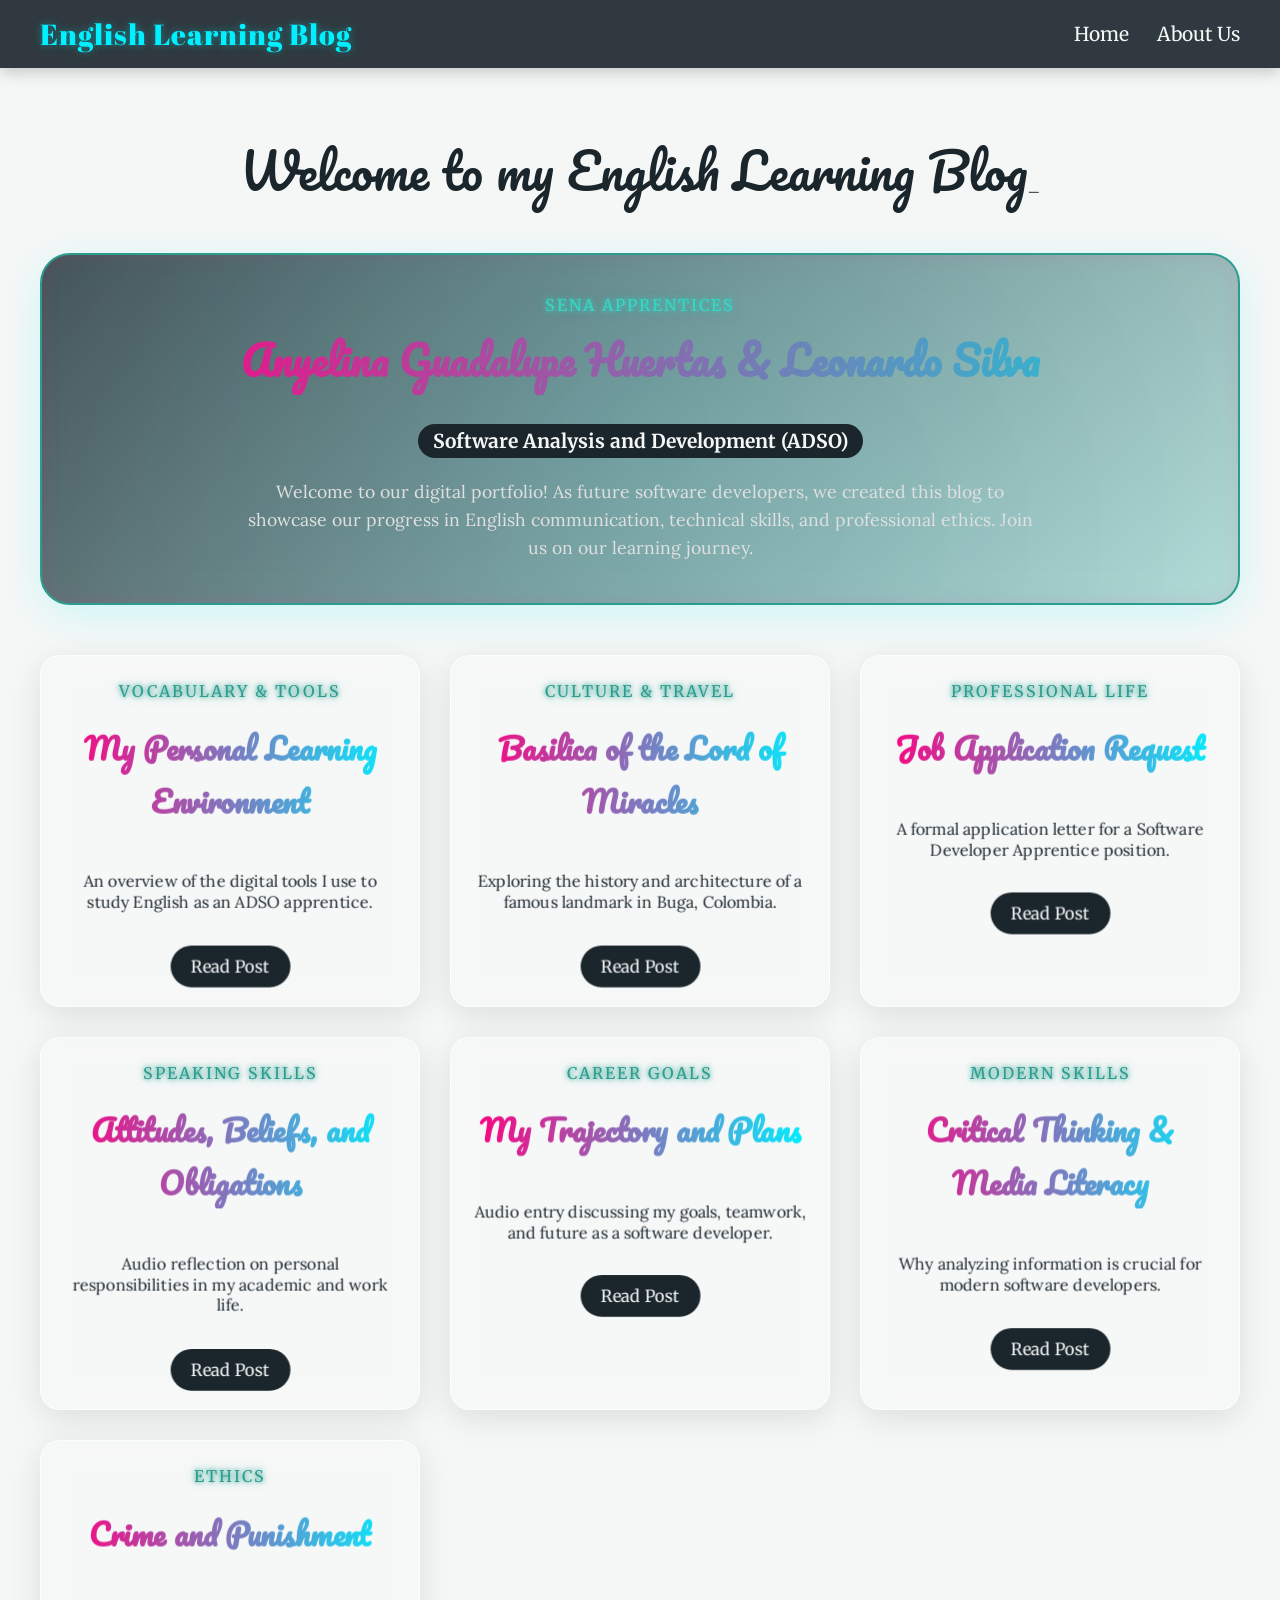
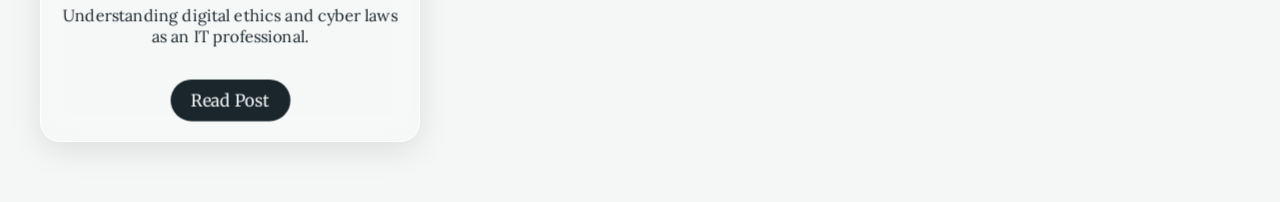
==== index.html @ f5a6544d "Subida inicial del blog" ====
<!DOCTYPE html>
<html lang="en">
<head>
    <meta charset="UTF-8">
    <meta name="viewport" content="width=device-width, initial-scale=1.0">
    <title>My English Blog - SENA</title>
    <link rel="stylesheet" href="styles.css">
</head>
<body>

<nav>
    <div class="nav-brand">English Learning Blog</div>
    <div class="nav-links">
        <a href="index.html">Home</a>
        <a href="#">About Us</a>
    </div>
</nav>

<div class="container">
    <div class="typewriter-container">
        <span id="typewriter"></span><span class="cursor">_</span>
    </div>

    <!-- NUEVO: Banner de Autores Destacado -->
    <div class="author-banner hidden-scroll">
        <div class="banner-content">
            <span class="neon-glow-banner">SENA Apprentices</span>
            <h1 class="gradient-text-banner">Anyelina Guadalupe Huertas & Leonardo Silva</h1>
            <p class="role-text">Software Analysis and Development (ADSO)</p>
            <p class="bio-text">Welcome to our digital portfolio! As future software developers, we created this blog to showcase our progress in English communication, technical skills, and professional ethics. Join us on our learning journey.</p>
        </div>
    </div>
    <!-- FIN: Banner de Autores -->
    
    <div class="blog-grid">
        <!-- Post 1 -->
        <div class="card hidden-scroll">
            <span class="neon-glow">Vocabulary & Tools</span>
            <h2 class="gradient-text">My Personal Learning Environment</h2>
            <div class="reading-line"></div>
            <p>An overview of the digital tools I use to study English as an ADSO apprentice.</p>
            <a href="posts/post1.html">Read Post</a>
        </div>

        <!-- Post 2 -->
        <div class="card hidden-scroll">
            <span class="neon-glow">Culture & Travel</span>
            <h2 class="gradient-text">Basilica of the Lord of Miracles</h2>
            <div class="reading-line"></div>
            <p>Exploring the history and architecture of a famous landmark in Buga, Colombia.</p>
            <a href="posts/post2.html">Read Post</a>
        </div>

        <!-- Post 3 -->
        <div class="card hidden-scroll">
            <span class="neon-glow">Professional Life</span>
            <h2 class="gradient-text">Job Application Request</h2>
            <div class="reading-line"></div>
            <p>A formal application letter for a Software Developer Apprentice position.</p>
            <a href="posts/post3.html">Read Post</a>
        </div>

        <!-- Post 4 -->
        <div class="card hidden-scroll">
            <span class="neon-glow">Speaking Skills</span>
            <h2 class="gradient-text">Attitudes, Beliefs, and Obligations</h2>
            <div class="reading-line"></div>
            <p>Audio reflection on personal responsibilities in my academic and work life.</p>
            <a href="posts/post4.html">Read Post</a>
        </div>

        <!-- Post 5 -->
        <div class="card hidden-scroll">
            <span class="neon-glow">Career Goals</span>
            <h2 class="gradient-text">My Trajectory and Plans</h2>
            <div class="reading-line"></div>
            <p>Audio entry discussing my goals, teamwork, and future as a software developer.</p>
            <a href="posts/post5.html">Read Post</a>
        </div>

        <!-- Post 6 -->
        <div class="card hidden-scroll">
            <span class="neon-glow">Modern Skills</span>
            <h2 class="gradient-text">Critical Thinking & Media Literacy</h2>
            <div class="reading-line"></div>
            <p>Why analyzing information is crucial for modern software developers.</p>
            <a href="posts/post6.html">Read Post</a>
        </div>

        <!-- Post 7 -->
        <div class="card hidden-scroll">
            <span class="neon-glow">Ethics</span>
            <h2 class="gradient-text">Crime and Punishment</h2>
            <div class="reading-line"></div>
            <p>Understanding digital ethics and cyber laws as an IT professional.</p>
            <a href="posts/post7.html">Read Post</a>
        </div>
    </div>
</div>

<script src="script.js"></script>
</body>
</html>
---- styles.css ----
/* Importar Fuentes #11c3cf*/
@import url('https://fonts.googleapis.com/css2?family=Abril+Fatface&family=Lora:ital,wght@0,400;0,700;1,400&family=Merriweather:wght@400;700&family=Pacifico&display=swap');

:root {
    --bg-color: #F4F7F6;
    --text-color: #1A252C;
    --accent-color: #2A9D8F;
    --accent-color-banner: #35d8c5;
    --gradient-1: #ff007f;
    --gradient-2: #00f0ff;
    --gradient-3: #18cdda;
}

body {
    background-color: var(--bg-color);
    color: var(--text-color);
    font-family: 'Lora', serif;
    margin: 0;
    padding: 0;
    overflow-x: hidden;
}

/* Tipografía general */
h1, h2, h3 { font-family: 'Pacifico', cursive; }
a, button { font-family: 'Merriweather', serif; }
nav { font-family: 'Abril Fatface', display; }

/* Barra de navegación */
/*
nav {
    background: rgba(26, 37, 44, 0.9);
    padding: 20px;
    text-align: center;
}
nav a {
    color: var(--bg-color);
    text-decoration: none;
    font-size: 1.5rem;
    margin: 0 15px;
    transition: color 0.3s;
}
nav a:hover { color: var(--accent-color); }*/

/* Barra de navegación actualizada */
nav {
    background: rgba(26, 37, 44, 0.9);
    padding: 15px 40px;
    display: flex;
    justify-content: space-between;
    align-items: center;
    box-shadow: 0 4px 15px rgba(0, 0, 0, 0.2);
}

.nav-brand {
    font-family: 'Abril Fatface', display;
    color: var(--gradient-2);
    font-size: 1.8rem;
    text-shadow: 0 0 8px rgba(0, 240, 255, 0.4);
    letter-spacing: 1px;
}

.nav-links a {
    color: var(--bg-color);
    text-decoration: none;
    font-size: 1.2rem;
    margin-left: 25px;
    transition: color 0.3s;
    font-family: 'Merriweather', serif;
}

.nav-links a:hover { 
    color: var(--accent-color); 
}

/* Estilos para el botón de Back to Home al final del post */
.back-home-container {
    text-align: center;
    margin-top: 50px;
    margin-bottom: 20px;
    padding-top: 30px;
    border-top: 1px solid rgba(42, 157, 143, 0.3);
}

.back-home-btn {
    display: inline-block;
    padding: 12px 35px;
    background: linear-gradient(90deg, var(--accent-color), var(--gradient-2));
    color: var(--text-color);
    text-decoration: none;
    font-family: 'Merriweather', serif;
    font-weight: bold;
    font-size: 1.1rem;
    border-radius: 30px;
    transition: transform 0.3s, box-shadow 0.3s;
    box-shadow: 0 5px 15px rgba(0, 240, 255, 0.2);
}

.back-home-btn:hover {
    transform: translateY(-3px);
    box-shadow: 0 8px 25px rgba(0, 240, 255, 0.5);
    color: var(--text-color);
}

/* Contenedor principal */
.container {
    max-width: 1200px;
    margin: 40px auto;
    padding: 20px;
}

/* Textos especiales */
.gradient-text {
    background: linear-gradient(90deg, var(--gradient-1), var(--gradient-2));
    -webkit-background-clip: text;
    color: transparent;
}
.neon-glow {
    color: var(--accent-color);
    text-shadow: 0 0 5px var(--accent-color), 0 0 10px rgba(42, 157, 143, 0.5);
    font-family: 'Merriweather', serif;
    font-size: 1rem;
    text-transform: uppercase;
    letter-spacing: 2px;
}

/* Efecto Máquina de Escribir */
.typewriter-container {
    text-align: center;
    min-height: 80px;
    margin-bottom: 40px;
}
#typewriter {
    font-family: 'Pacifico', cursive;
    font-size: 3rem;
    color: var(--text-color);
}
.cursor { animation: blink 0.7s infinite; }
@keyframes blink { 50% { opacity: 0; } }

/* Cuadrícula de Tarjetas */
.blog-grid {
    display: grid;
    grid-template-columns: repeat(auto-fit, minmax(300px, 1fr));
    gap: 30px;
}

/* Glassmorphism y Tilt Effect */
.card {
    background: rgba(255, 255, 255, 0.2);
    backdrop-filter: blur(15px);
    -webkit-backdrop-filter: blur(15px);
    border: 1px solid rgba(255, 255, 255, 0.6);
    border-radius: 20px;
    padding: 25px;
    text-align: center;
    position: relative;
    box-shadow: 0 8px 32px 0 rgba(0, 0, 0, 0.1);
    transition: box-shadow 0.3s, border-color 0.3s;
    transform-style: preserve-3d;
    perspective: 1000px;
}

.card:hover {
    box-shadow: 0 0 20px var(--gradient-2), inset 0 0 10px var(--gradient-1);
    border-color: var(--gradient-2);
}

.card h2 {
    font-size: 1.8rem;
    transform: translateZ(30px); /* 3D effect */
}
.card p {
    transform: translateZ(20px);
}

.card a {
    display: inline-block;
    margin-top: 15px;
    padding: 10px 20px;
    background: var(--text-color);
    color: var(--bg-color);
    border-radius: 25px;
    text-decoration: none;
    transform: translateZ(40px);
    transition: background 0.3s;
}
.card a:hover {
    background: var(--accent-color);
}

/* Animación Scroll (Fade-in up) */
.hidden-scroll {
    opacity: 0;
    transform: translateY(50px);
    transition: opacity 0.8s ease-out, transform 0.8s ease-out;
}
.show-scroll {
    opacity: 1;
    transform: translateY(0);
}

/* Línea de lectura animada */
.reading-line {
    height: 4px;
    background: linear-gradient(90deg, var(--gradient-1), var(--gradient-2));
    width: 0;
    transition: width 1s ease-in-out;
    margin-top: 10px;
    border-radius: 2px;
}
.card:hover .reading-line { width: 100%; }
.post-reading-line { width: 0; animation: fillLine 1.5s forwards; margin-bottom: 30px; }
@keyframes fillLine { to { width: 100%; } }


/* Estilos del banner de autores */
/* Estilos para el Banner de Autores */
.author-banner {
    background: linear-gradient(135deg, rgba(26, 37, 44, 0.8), rgba(42, 157, 143, 0.3));
    backdrop-filter: blur(20px);
    -webkit-backdrop-filter: blur(20px);
    border: 2px solid var(--accent-color);
    border-radius: 30px;
    padding: 40px;
    margin-bottom: 50px;
    text-align: center;
    box-shadow: 0 10px 40px rgba(0, 240, 255, 0.15), inset 0 0 20px rgba(255, 0, 127, 0.1);
    position: relative;
    overflow: hidden;
}

.author-banner::before {
    content: '';
    position: absolute;
    top: -50%;
    left: -50%;
    width: 200%;
    height: 200%;
    background: radial-gradient(circle, rgba(0, 240, 255, 0.1) 0%, transparent 70%);
    animation: rotateGlow 15s linear infinite;
    z-index: 0;
    pointer-events: none;
}

@keyframes rotateGlow {
    0% { transform: rotate(0deg); }
    100% { transform: rotate(360deg); }
}

.banner-content {
    position: relative;
    z-index: 1;
}

.author-banner h1 {
    font-size: 2.5rem;
    margin: 10px 0;
}

.role-text {
    font-family: 'Merriweather', serif;
    font-size: 1.2rem;
    color: var(--bg-color);
    background: var(--text-color);
    display: inline-block;
    padding: 5px 15px;
    border-radius: 20px;
    margin-bottom: 20px;
    font-weight: bold;
}

.bio-text {
    font-size: 1.1rem;
    max-width: 800px;
    margin: 0 auto;
    line-height: 1.6;
    color: #e0e0e0;
}

.neon-glow-banner {
    color: var(--accent-color-banner);
    text-shadow: 0 0 5px var(--accent-color-banner), 0 0 10px rgba(42, 157, 143, 0.5);
    font-family: 'Merriweather', serif;
    font-size: 1rem;
    text-transform: uppercase;
    letter-spacing: 2px;
}

.gradient-text-banner {
    background: linear-gradient(90deg, var(--gradient-1), var(--gradient-3));
    -webkit-background-clip: text;
    color: transparent;
}
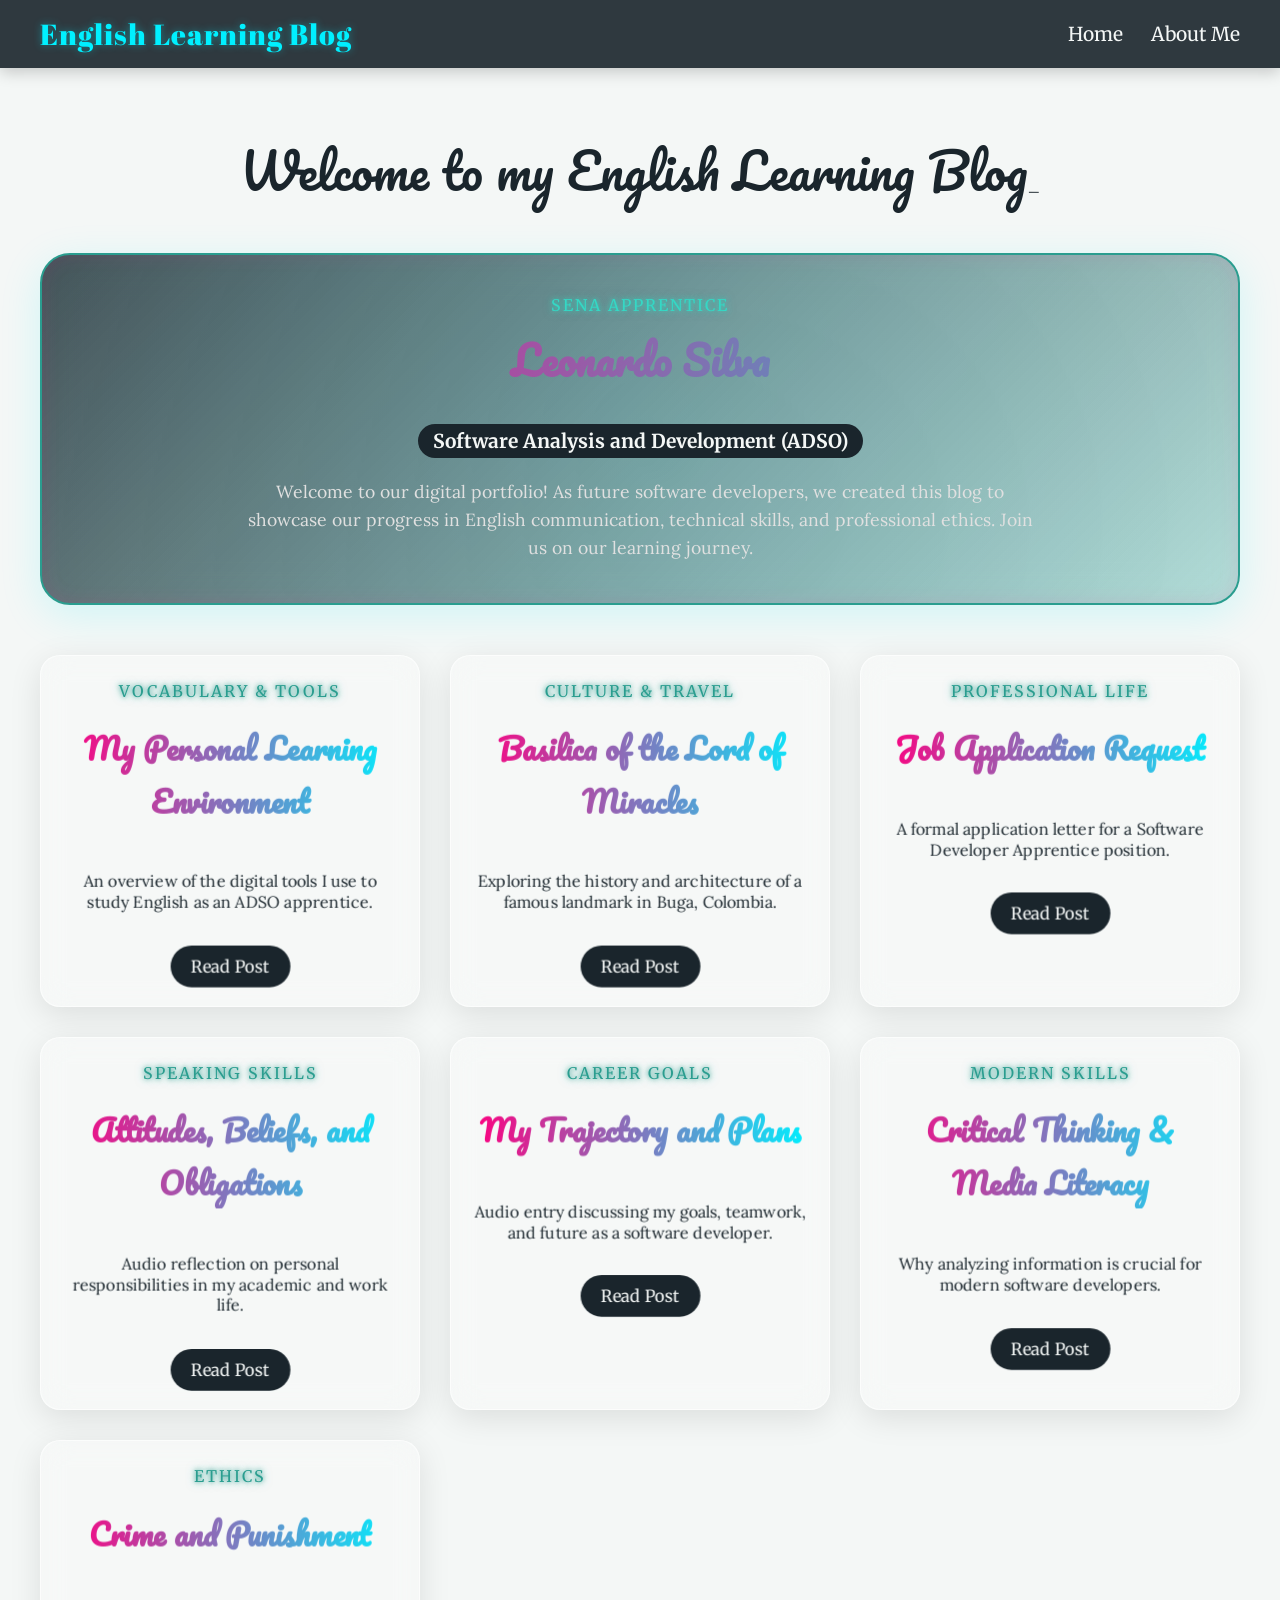
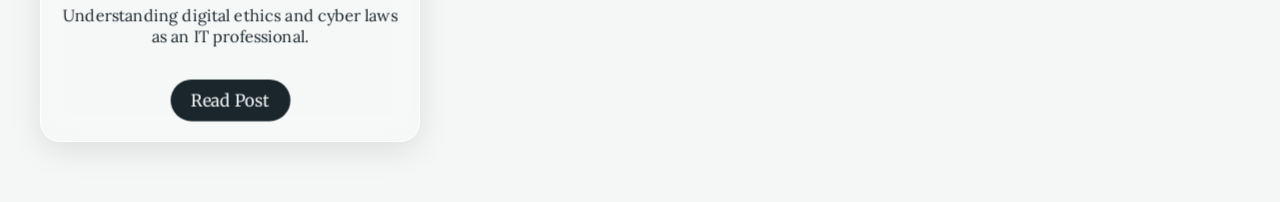
==== commit e78e5769: "Últimos retoques a la presentación del blog" ====
--- a/index.html
+++ b/index.html
@@ -12,7 +12,7 @@
     <div class="nav-brand">English Learning Blog</div>
     <div class="nav-links">
         <a href="index.html">Home</a>
-        <a href="#">About Us</a>
+        <a href="#">About Me</a>
     </div>
 </nav>
 
@@ -24,8 +24,8 @@
     <!-- NUEVO: Banner de Autores Destacado -->
     <div class="author-banner hidden-scroll">
         <div class="banner-content">
-            <span class="neon-glow-banner">SENA Apprentices</span>
-            <h1 class="gradient-text-banner">Anyelina Guadalupe Huertas & Leonardo Silva</h1>
+            <span class="neon-glow-banner">SENA Apprentice</span>
+            <h1 class="gradient-text-banner">Leonardo Silva</h1>
             <p class="role-text">Software Analysis and Development (ADSO)</p>
             <p class="bio-text">Welcome to our digital portfolio! As future software developers, we created this blog to showcase our progress in English communication, technical skills, and professional ethics. Join us on our learning journey.</p>
         </div>
